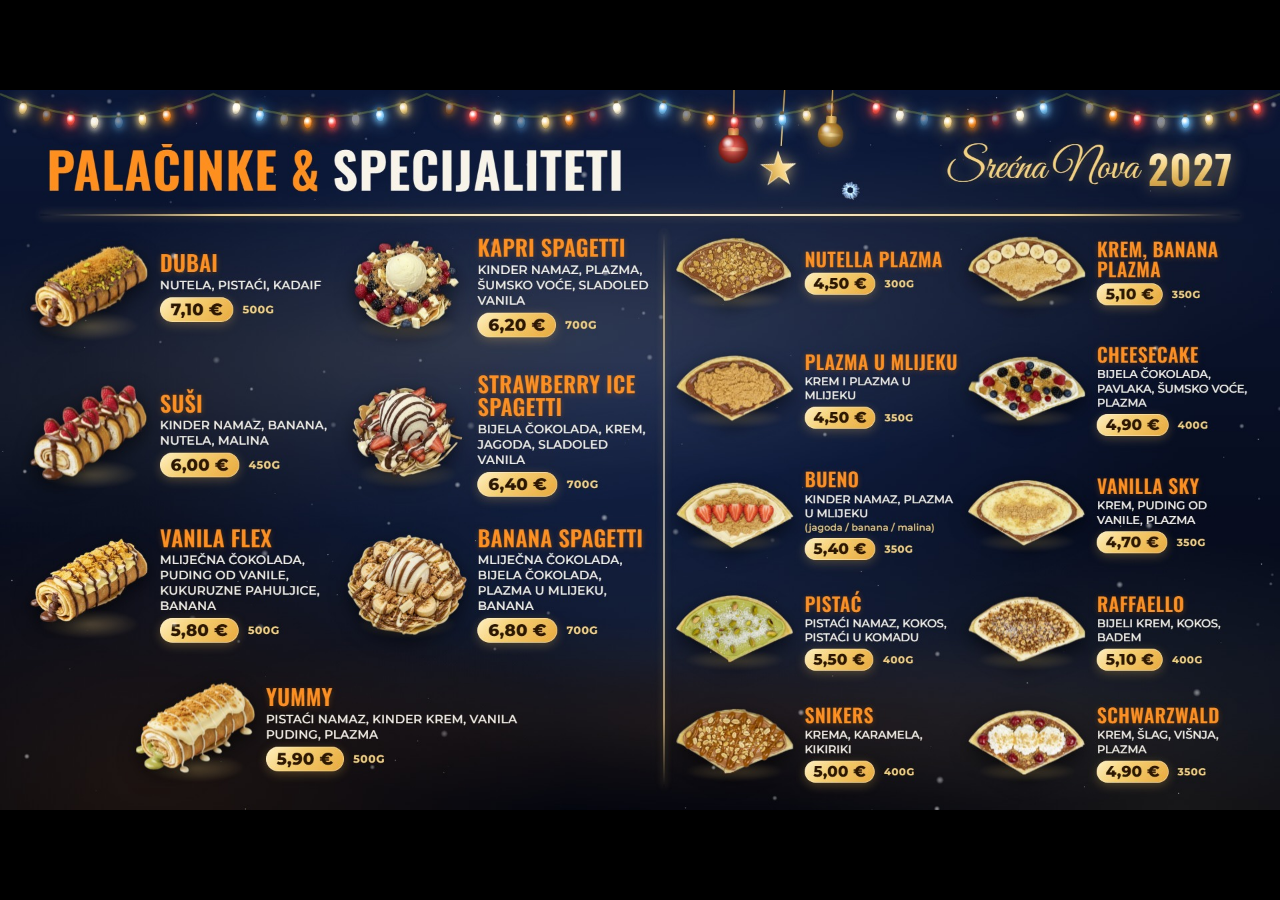
==== tv1-image.html @ d7b5121d "New videos 21.11.2026" ====
<!doctype html>
<html lang="sr-ME">
<head>
<meta charset="utf-8">
<meta name="viewport" content="width=device-width,initial-scale=1">
<title>Yummy TV 1 – slika</title>
<style>
  html,body{margin:0;width:100%;height:100%;background:#000;overflow:hidden;cursor:none}
  img{position:fixed;inset:0;width:100vw;height:100vh;object-fit:contain;background:#000;display:block}
</style>
</head>
<body>
<img id="p" alt="Yummy meni" data-src="picture/Yummy-tv1.jpg">
<script>window.YUMMY_COUNT=3;</script>
<script src="assets/picture.js"></script>
<script src="assets/update.js"></script>
</body>
</html>
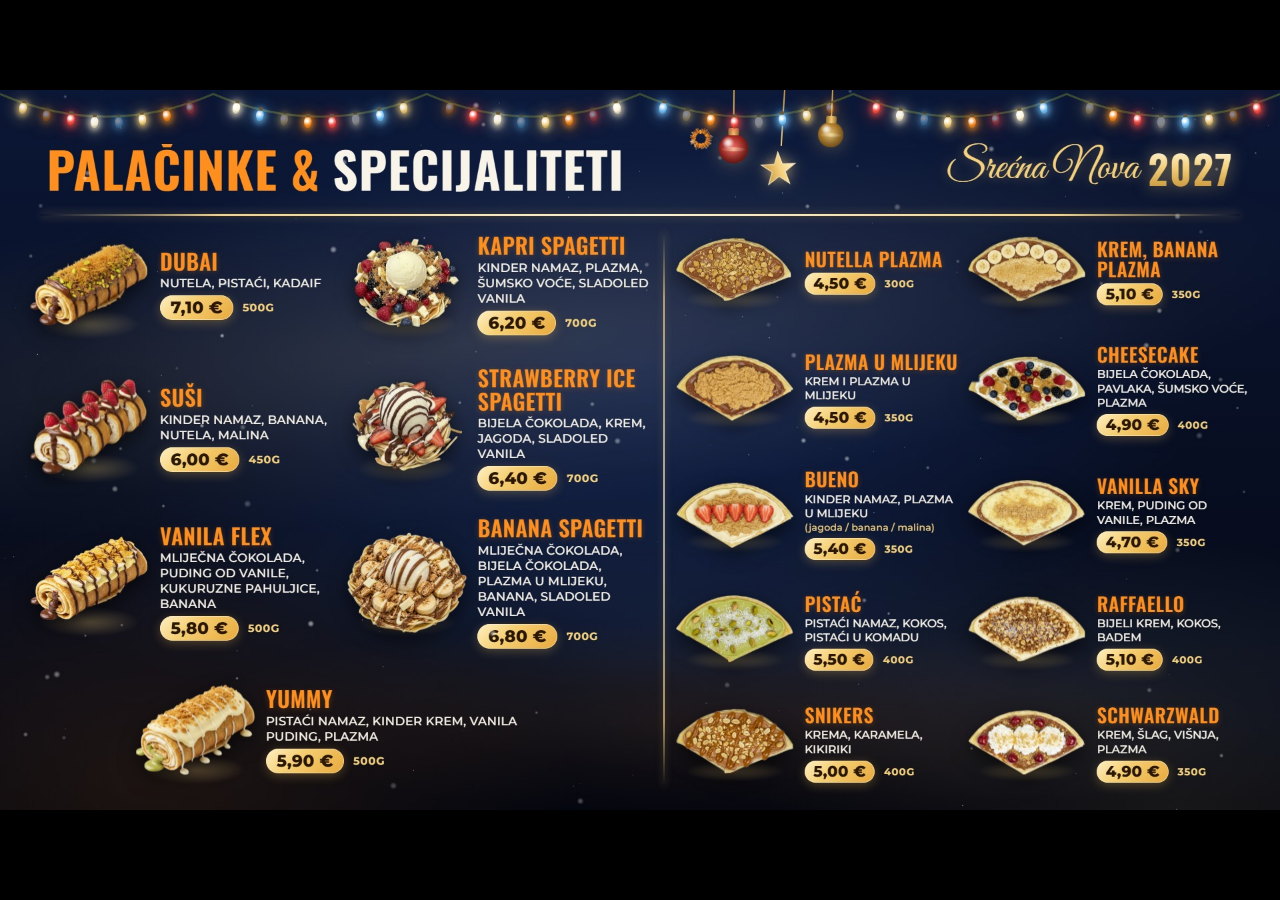
==== commit 67261036: "Menu update 28.11.2026" ====
--- a/tv1-image.html
+++ b/tv1-image.html
@@ -3,10 +3,13 @@
 <head>
 <meta charset="utf-8">
 <meta name="viewport" content="width=device-width,initial-scale=1">
+<meta name="robots" content="noindex, nofollow, noarchive, noimageindex, noai, noimageai">
+<meta name="referrer" content="no-referrer">
+<meta http-equiv="Content-Security-Policy" content="default-src 'self'; script-src 'self' 'unsafe-inline'; style-src 'self' 'unsafe-inline'; img-src 'self' data: blob:; media-src 'self'; font-src 'self' data:; connect-src 'self'; object-src 'none'; base-uri 'self'; form-action 'none'">
 <title>Yummy TV 1 – slika</title>
 <style>
   html,body{margin:0;width:100%;height:100%;background:#000;overflow:hidden;cursor:none}
-  img{position:fixed;inset:0;width:100vw;height:100vh;object-fit:contain;background:#000;display:block}
+  img{position:fixed;top:0;right:0;bottom:0;left:0;width:100vw;height:100vh;object-fit:contain;background:#000;display:block}
 </style>
 </head>
 <body>
